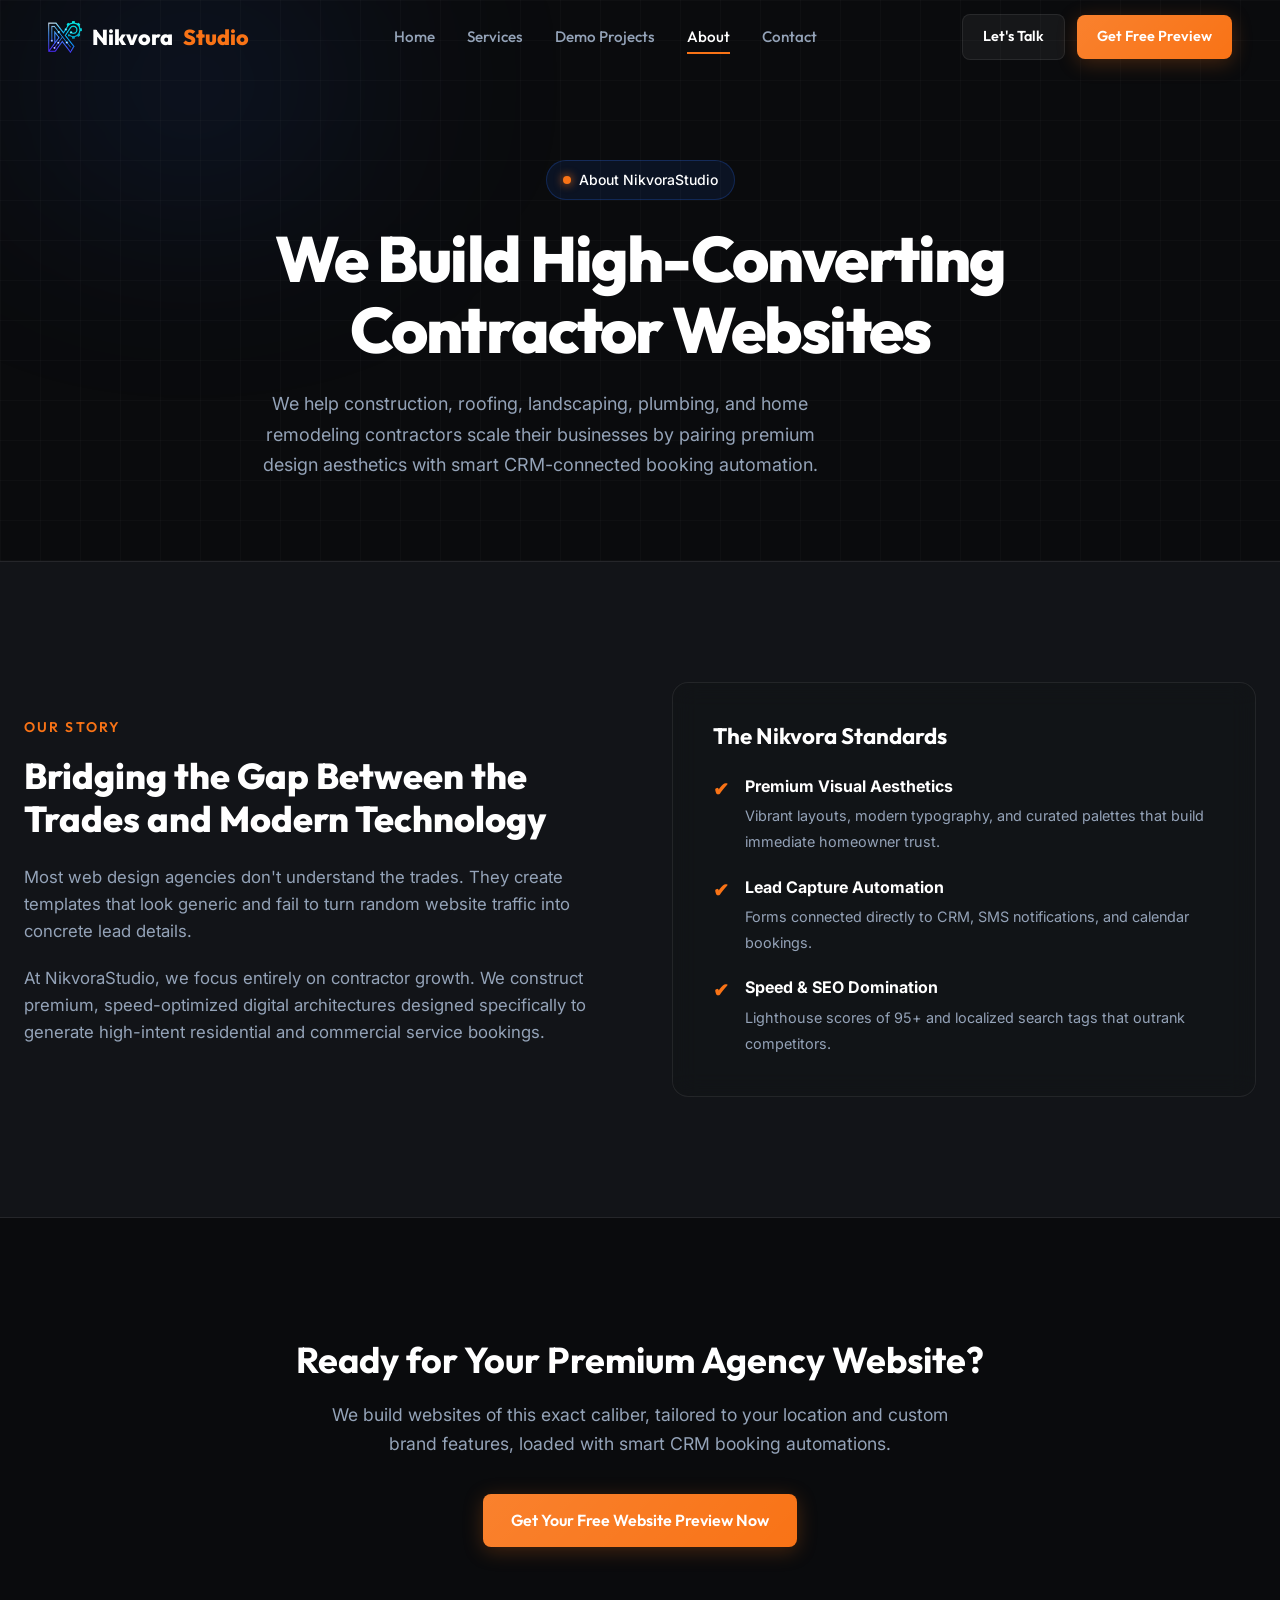
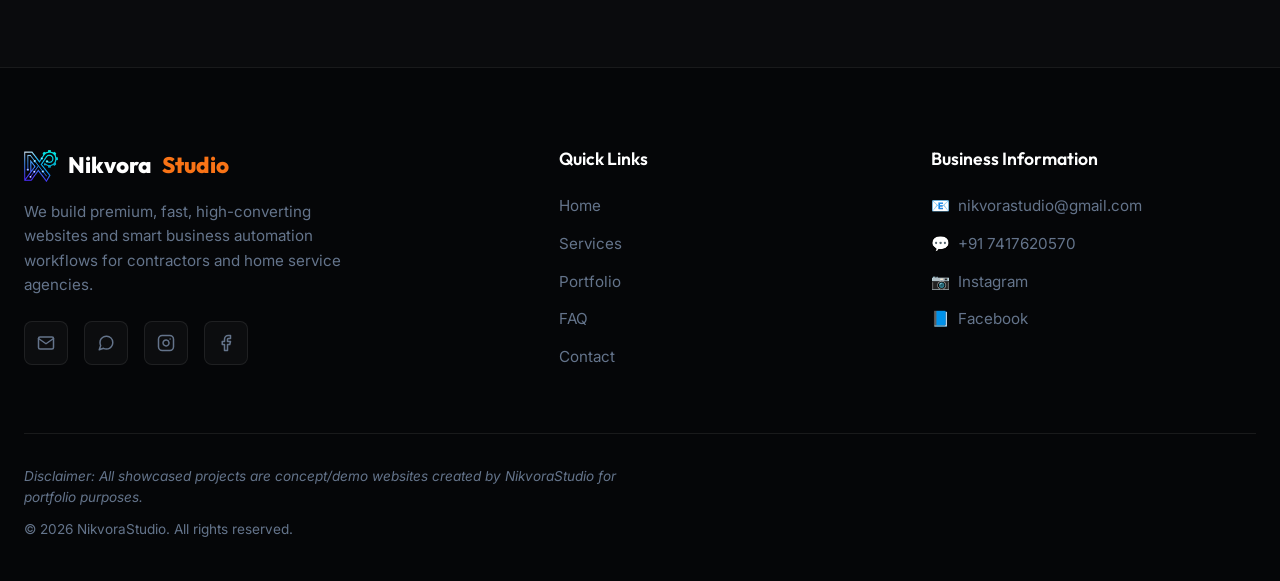
==== about.html @ 8a3927a9 "first commit" ====
<!DOCTYPE html>
<html lang="en">
<head>
  <meta charset="UTF-8">
  <meta name="viewport" content="width=device-width, initial-scale=1.0">
  <title>About Us | Web Design & AI Automation - NikvoraStudio</title>
  
  <!-- SEO Meta Tags -->
  <meta name="description" content="Learn about NikvoraStudio, a premium digital agency building high-converting websites and smart AI business automation for construction and home service contractors.">
  <link rel="canonical" href="https://nikvorastudio.com/about.html">
  
  <!-- Open Graph -->
  <meta property="og:type" content="website">
  <meta property="og:url" content="https://nikvorastudio.com/about.html">
  <meta property="og:title" content="About Us | Web Design & AI Automation - NikvoraStudio">
  <meta property="og:description" content="Learn about NikvoraStudio, a premium digital agency building high-converting websites and smart AI business automation for construction and home service contractors.">
  <meta property="og:image" content="assets/images/stonebridge_mockup.png">

  <!-- Twitter -->
  <meta property="twitter:card" content="summary_large_image">
  <meta property="twitter:url" content="https://nikvorastudio.com/about.html">
  <meta property="twitter:title" content="About Us | Web Design & AI Automation - NikvoraStudio">
  <meta property="twitter:description" content="Learn about NikvoraStudio, a premium digital agency building high-converting websites and smart AI business automation for construction and home service contractors.">
  <meta property="twitter:image" content="assets/images/stonebridge_mockup.png">

  <!-- Favicon -->
  <link rel="icon" href="assets/icons/favicon.png" type="image/png">
  <link rel="manifest" href="manifest.json">
  <meta name="theme-color" content="#0a0b0d">

  <!-- Security Headers -->
  <meta http-equiv="X-Content-Type-Options" content="nosniff">
  <meta http-equiv="X-Frame-Options" content="DENY">
  <meta name="referrer" content="strict-origin-when-cross-origin">
  <meta http-equiv="Permissions-Policy" content="camera=(), microphone=(), geolocation=()">

  <!-- Stylesheets -->
  <link rel="stylesheet" href="css/style.css?v=1.2">
  <link rel="stylesheet" href="css/animations.css">
</head>
<body>

  <!-- Skip Navigation (Accessibility) -->
  <a href="#main-content" class="skip-link">Skip to main content</a>

  <!-- Navigation Header -->
  <header>
    <div class="nav-container">
      <a href="index.html" class="logo" aria-label="NikvoraStudio Home">
        <img src="assets/images/logo_icon.png?v=1.1" alt="NikvoraStudio Logo" class="logo-img">
        Nikvora<span>Studio</span>
      </a>
      
      <nav aria-label="Main Navigation">
        <ul class="nav-menu">
          <li><a href="index.html" class="nav-link">Home</a></li>
          <li><a href="services.html" class="nav-link">Services</a></li>
          <li><a href="projects.html" class="nav-link">Demo Projects</a></li>
          <li><a href="about.html" class="nav-link active">About</a></li>
          <li><a href="contact.html" class="nav-link">Contact</a></li>
        </ul>
      </nav>

      <div class="nav-cta">
        <a href="https://wa.me/917417620570" target="_blank" rel="noopener noreferrer" class="btn btn-secondary" style="padding: 10px 20px; font-size: 0.9rem; margin-right: 12px;">Let's Talk</a>
        <a href="contact.html" class="btn btn-primary" style="padding: 10px 20px; font-size: 0.9rem;">Get Free Preview</a>
      </div>

      <button class="menu-toggle" aria-label="Toggle Mobile Menu" aria-expanded="false">
        <span></span>
        <span></span>
        <span></span>
      </button>
    </div>
  </header>

  <!-- Mobile Drawer Menu -->
  <div class="mobile-nav" aria-label="Mobile Navigation">
    <ul class="nav-menu-mobile">
      <li><a href="index.html" class="nav-link">Home</a></li>
      <li><a href="services.html" class="nav-link">Services</a></li>
      <li><a href="projects.html" class="nav-link">Demo Projects</a></li>
      <li><a href="about.html" class="nav-link active">About</a></li>
      <li><a href="contact.html" class="nav-link">Contact</a></li>
    </ul>
    <a href="https://wa.me/917417620570" target="_blank" rel="noopener noreferrer" class="btn btn-secondary" style="width: 100%; margin-bottom: 12px;">Let's Talk</a>
    <a href="contact.html" class="btn btn-primary" style="width: 100%;">Get Free Preview</a>
  </div>

  <!-- About Hero Section -->
  <main id="main-content">
  <section class="hero" style="min-height: auto; padding: 160px 0 80px 0;">
    <div class="animated-bg-grid" aria-hidden="true"></div>
    <div class="hero-gradient" aria-hidden="true"></div>
    <div class="container">
      <div style="max-width: 800px; margin: 0 auto; text-align: center;" class="reveal-on-scroll">
        <div class="hero-badge">
          <span></span> About NikvoraStudio
        </div>
        <h1 class="hero-title">We Build High-Converting Contractor Websites</h1>
        <p class="hero-desc" style="margin-bottom: 0;">
          We help construction, roofing, landscaping, plumbing, and home remodeling contractors scale their businesses by pairing premium design aesthetics with smart CRM-connected booking automation.
        </p>
      </div>
    </div>
  </section>

  <!-- Core Story Section -->
  <section class="section section-alt">
    <div class="container">
      <div class="grid-2" style="align-items: center; gap: 64px;">
        <div class="reveal-on-scroll">
          <span class="section-tag" style="margin-bottom: 16px; display: inline-block;">Our Story</span>
          <h2 style="font-size: 2.25rem; margin-bottom: 24px; font-weight: 800; line-height: 1.2;">Bridging the Gap Between the Trades and Modern Technology</h2>
          <p style="margin-bottom: 20px; font-size: 1.05rem; color: var(--text-body);">
            Most web design agencies don't understand the trades. They create templates that look generic and fail to turn random website traffic into concrete lead details. 
          </p>
          <p style="margin-bottom: 20px; font-size: 1.05rem; color: var(--text-body);">
            At NikvoraStudio, we focus entirely on contractor growth. We construct premium, speed-optimized digital architectures designed specifically to generate high-intent residential and commercial service bookings.
          </p>
        </div>
        <div class="reveal-on-scroll reveal-delay-200">
          <div class="glow-card glow-blue" style="padding: 40px; background: rgba(var(--bg-surface-raw), 0.45); border-radius: var(--border-radius-md); border: 1px solid var(--border-color); backdrop-filter: blur(12px);">
            <h3 style="font-size: 1.4rem; margin-bottom: 24px; font-weight: 700; color: var(--text-white);">The Nikvora Standards</h3>
            <ul style="list-style: none; display: flex; flex-direction: column; gap: 20px;">
              <li style="display: flex; gap: 16px; align-items: flex-start;">
                <span style="color: var(--accent-orange); font-weight: 800; font-size: 1.2rem;">✔</span>
                <div>
                  <strong style="color: var(--text-white); display: block; margin-bottom: 4px;">Premium Visual Aesthetics</strong>
                  <span style="font-size: 0.9rem; color: var(--text-body);">Vibrant layouts, modern typography, and curated palettes that build immediate homeowner trust.</span>
                </div>
              </li>
              <li style="display: flex; gap: 16px; align-items: flex-start;">
                <span style="color: var(--accent-orange); font-weight: 800; font-size: 1.2rem;">✔</span>
                <div>
                  <strong style="color: var(--text-white); display: block; margin-bottom: 4px;">Lead Capture Automation</strong>
                  <span style="font-size: 0.9rem; color: var(--text-body);">Forms connected directly to CRM, SMS notifications, and calendar bookings.</span>
                </div>
              </li>
              <li style="display: flex; gap: 16px; align-items: flex-start;">
                <span style="color: var(--accent-orange); font-weight: 800; font-size: 1.2rem;">✔</span>
                <div>
                  <strong style="color: var(--text-white); display: block; margin-bottom: 4px;">Speed &amp; SEO Domination</strong>
                  <span style="font-size: 0.9rem; color: var(--text-body);">Lighthouse scores of 95+ and localized search tags that outrank competitors.</span>
                </div>
              </li>
            </ul>
          </div>
        </div>
      </div>
    </div>
  </section>

  <!-- Interactive Call to Action -->
  <section class="section" style="text-align: center;">
    <div class="container reveal-on-scroll">
      <h2 style="font-size: 2.25rem; margin-bottom: 20px;">Ready for Your Premium Agency Website?</h2>
      <p style="font-size: 1.1rem; max-width: 650px; margin: 0 auto 36px auto; color: var(--text-body);">
        We build websites of this exact caliber, tailored to your location and custom brand features, loaded with smart CRM booking automations.
      </p>
      <a href="contact.html" class="btn btn-primary">Get Your Free Website Preview Now</a>
    </div>
  </section>

  <!-- Footer -->
  <footer>
    <div class="container">
      <div class="footer-grid">
        <div class="footer-brand">
          <a href="index.html" class="logo" aria-label="NikvoraStudio Home" style="font-size: 1.4rem;">
            <img src="assets/images/logo_icon.png?v=1.1" alt="NikvoraStudio Logo" class="logo-img" style="height: 32px;">
            Nikvora<span>Studio</span>
          </a>
          <p>We build premium, fast, high-converting websites and smart business automation workflows for contractors and home service agencies.</p>
          
          <div class="social-icons-row" style="margin-top: 24px;">
            <a href="mailto:nikvorastudio@gmail.com" class="social-btn" target="_blank" rel="noopener noreferrer" aria-label="Send Email">
              <svg viewBox="0 0 24 24" fill="none" stroke="currentColor" stroke-width="2" stroke-linecap="round" stroke-linejoin="round"><path d="M4 4h16c1.1 0 2 .9 2 2v12c0 1.1-.9 2-2 2H4c-1.1 0-2-.9-2-2V6c0-1.1.9-2 2-2z"></path><polyline points="22,6 12,13 2,6"></polyline></svg>
            </a>
            <a href="https://wa.me/917417620570" class="social-btn" target="_blank" rel="noopener noreferrer" aria-label="Chat on WhatsApp">
              <svg viewBox="0 0 24 24" fill="none" stroke="currentColor" stroke-width="2" stroke-linecap="round" stroke-linejoin="round"><path d="M21 11.5a8.38 8.38 0 0 1-.9 3.8 8.5 8.5 0 0 1-7.6 4.7 8.38 8.38 0 0 1-3.8-.9L3 21l1.9-5.7a8.38 8.38 0 0 1-.9-3.8 8.5 8.5 0 0 1 4.7-7.6 8.38 8.38 0 0 1 3.8-.9h.5a8.48 8.48 0 0 1 8 8v.5z"></path></svg>
            </a>
            <a href="https://www.instagram.com/nikvorastudio?igsh=MWVzdHZkODl2YmxhbA==" class="social-btn" target="_blank" rel="noopener noreferrer" aria-label="Follow on Instagram">
              <svg viewBox="0 0 24 24" fill="none" stroke="currentColor" stroke-width="2" stroke-linecap="round" stroke-linejoin="round"><rect x="2" y="2" width="20" height="20" rx="5" ry="5"></rect><path d="M16 11.37A4 4 0 1 1 12.63 8 4 4 0 0 1 16 11.37z"></path><line x1="17.5" y1="6.5" x2="17.51" y2="6.5"></line></svg>
            </a>
            <a href="https://www.facebook.com/share/192GJzBJwP/" class="social-btn" target="_blank" rel="noopener noreferrer" aria-label="Visit Facebook">
              <svg viewBox="0 0 24 24" fill="none" stroke="currentColor" stroke-width="2" stroke-linecap="round" stroke-linejoin="round"><path d="M18 2h-3a5 5 0 0 0-5 5v3H7v4h3v8h4v-8h3l1-4h-4V7a1 1 0 0 1 1-1h3z"></path></svg>
            </a>
          </div>
        </div>

        <div class="footer-nav">
          <h4>Quick Links</h4>
          <ul>
            <li><a href="index.html">Home</a></li>
            <li><a href="services.html">Services</a></li>
            <li><a href="projects.html">Portfolio</a></li>
            <li><a href="services.html#faq">FAQ</a></li>
            <li><a href="contact.html">Contact</a></li>
          </ul>
        </div>

        <div class="footer-nav">
          <h4>Business Information</h4>
          <ul>
            <li><a href="mailto:nikvorastudio@gmail.com"><span style="margin-right: 8px;">📧</span>nikvorastudio@gmail.com</a></li>
            <li><a href="https://wa.me/917417620570" target="_blank" rel="noopener noreferrer"><span style="margin-right: 8px;">💬</span>+91 7417620570</a></li>
            <li><a href="https://www.instagram.com/nikvorastudio?igsh=MWVzdHZkODl2YmxhbA==" target="_blank" rel="noopener noreferrer"><span style="margin-right: 8px;">📷</span>Instagram</a></li>
            <li><a href="https://www.facebook.com/share/192GJzBJwP/" target="_blank" rel="noopener noreferrer"><span style="margin-right: 8px;">📘</span>Facebook</a></li>
          </ul>
        </div>
      </div>

      <div class="footer-bottom">
        <div>
          <p class="footer-disclaimer">Disclaimer: All showcased projects are concept/demo websites created by NikvoraStudio for portfolio purposes.</p>
          <p style="margin-top: 12px;">&copy; 2026 NikvoraStudio. All rights reserved.</p>
        </div>
      </div>
    </div>
  </footer>
  </main>

  <!-- Scripts -->
  <script src="js/main.js"></script>
</body>
</html>
---- css/style.css ----
/*
 * NikvoraStudio Global Stylesheet
 * Premium, Modern, and High-Converting Agency Style
 */

@import url('https://fonts.googleapis.com/css2?family=Inter:wght@300;400;500;600;700&family=Outfit:wght@400;500;600;700;800&display=swap');

/* --- Design Tokens / Variables --- */
:root {
  --font-heading: 'Outfit', sans-serif;
  --font-body: 'Inter', sans-serif;

  /* Colors */
  --bg-dark-raw: 10, 11, 13; /* rgb equivalent for #0a0b0d */
  --bg-dark: rgb(var(--bg-dark-raw));
  --bg-surface-raw: 18, 20, 24; /* #121418 */
  --bg-surface: rgb(var(--bg-surface-raw));
  --bg-surface-hover: rgb(26, 29, 35);
  
  --text-white: #ffffff;
  --text-light: #f3f4f6;
  --text-body: #94a3b8;
  --text-muted: #64748b;
  
  --accent-blue-raw: 37, 99, 235; /* #2563eb */
  --accent-blue: rgb(var(--accent-blue-raw));
  --accent-blue-glow: rgba(var(--accent-blue-raw), 0.15);
  
  --accent-orange-raw: 249, 115, 22; /* #f97316 */
  --accent-orange: rgb(var(--accent-orange-raw));
  --accent-orange-hover: #ea580c;
  --accent-orange-glow: rgba(var(--accent-orange-raw), 0.25);
  
  --border-color: rgba(255, 255, 255, 0.08);
  --border-focus: rgba(37, 99, 235, 0.4);
  
  /* Layout & Spacing */
  --container-width: 1280px;
  --header-height: 75px;
  --header-height-shrink: 75px;
  --border-radius-sm: 8px;
  --border-radius-md: 16px;
  --border-radius-lg: 24px;
  --transition-smooth: all 0.3s cubic-bezier(0.4, 0, 0.2, 1);
  --transition-elastic: all 0.5s cubic-bezier(0.175, 0.885, 0.32, 1.275);
}

/* --- Base & Resets --- */
*, *::before, *::after {
  box-sizing: border-box;
  margin: 0;
  padding: 0;
}

html {
  scroll-behavior: smooth;
  font-size: 16px;
  -webkit-font-smoothing: antialiased;
}

body {
  background-color: var(--bg-dark);
  color: var(--text-body);
  font-family: var(--font-body);
  line-height: 1.6;
  overflow-x: hidden;
}

/* Prevent scrolling when mobile menu is open */
body.no-scroll {
  overflow: hidden;
}

/* Custom Scrollbar */
::-webkit-scrollbar {
  width: 10px;
}
::-webkit-scrollbar-track {
  background: var(--bg-dark);
}
::-webkit-scrollbar-thumb {
  background: rgba(255, 255, 255, 0.1);
  border-radius: 5px;
  border: 2px solid var(--bg-dark);
}
::-webkit-scrollbar-thumb:hover {
  background: var(--accent-orange);
}

/* --- Typography --- */
h1, h2, h3, h4, h5, h6 {
  font-family: var(--font-heading);
  color: var(--text-white);
  font-weight: 700;
  line-height: 1.2;
}

p {
  color: var(--text-body);
}

a {
  color: inherit;
  text-decoration: none;
  transition: var(--transition-smooth);
}

/* --- Layout Components --- */
.container {
  width: 100%;
  max-width: var(--container-width);
  margin: 0 auto;
  padding: 0 24px;
}

@media (max-width: 480px) {
  .container {
    padding: 0 16px;
  }
}

.section {
  padding: 120px 0;
  position: relative;
}

@media (max-width: 767px) {
  .section {
    padding: 72px 0;
  }
}

@media (max-width: 480px) {
  .section {
    padding: 56px 0;
  }
}

.section-alt {
  background-color: var(--bg-surface);
  border-top: 1px solid var(--border-color);
  border-bottom: 1px solid var(--border-color);
}

.section-header {
  max-width: 700px;
  margin: 0 auto 64px auto;
  text-align: center;
}

@media (max-width: 767px) {
  .section-header {
    margin-bottom: 40px;
  }
}

.section-tag {
  display: inline-block;
  font-family: var(--font-heading);
  font-size: 0.875rem;
  font-weight: 600;
  text-transform: uppercase;
  letter-spacing: 0.15em;
  color: var(--accent-orange);
  margin-bottom: 16px;
}

.section-title {
  font-size: 2.5rem;
  font-weight: 800;
  margin-bottom: 20px;
  letter-spacing: -0.02em;
}

@media (max-width: 480px) {
  .section-title {
    font-size: 1.75rem;
  }
}

@media (min-width: 768px) {
  .section-title {
    font-size: 3rem;
  }
}

.section-subtitle {
  font-size: 1.125rem;
  color: var(--text-muted);
}

/* Grid Layouts */
.grid-2 {
  display: grid;
  grid-template-columns: 1fr;
  gap: 40px;
}

.grid-3 {
  display: grid;
  grid-template-columns: 1fr;
  gap: 32px;
}

@media (min-width: 768px) {
  .grid-2 {
    grid-template-columns: repeat(2, 1fr);
  }
  .grid-3 {
    grid-template-columns: repeat(2, 1fr);
  }
}

@media (min-width: 1024px) {
  .grid-3 {
    grid-template-columns: repeat(3, 1fr);
  }
}

/* --- Buttons --- */
.btn-group {
  display: flex;
  flex-wrap: wrap;
  gap: 16px;
}

@media (max-width: 480px) {
  .btn-group {
    flex-direction: column;
    gap: 12px;
  }
  .btn-group .btn {
    width: 100%;
    text-align: center;
  }
}

.btn {
  display: inline-flex;
  align-items: center;
  justify-content: center;
  padding: 14px 28px;
  border-radius: var(--border-radius-sm);
  font-family: var(--font-heading);
  font-size: 1rem;
  font-weight: 600;
  cursor: pointer;
  transition: var(--transition-smooth);
  position: relative;
  overflow: hidden;
  z-index: 1;
}

.btn-primary {
  background-color: var(--accent-orange);
  color: var(--text-white);
  border: none;
  box-shadow: 0 4px 20px var(--accent-orange-glow);
}

.btn-primary::before {
  content: '';
  position: absolute;
  top: 0;
  left: 0;
  width: 100%;
  height: 100%;
  background: linear-gradient(135deg, rgba(255,255,255,0.1), rgba(255,255,255,0));
  z-index: -1;
  transition: var(--transition-smooth);
}

.btn-primary:hover {
  background-color: var(--accent-orange-hover);
  transform: translateY(-2px);
  box-shadow: 0 6px 24px rgba(var(--accent-orange-raw), 0.4);
}

.btn-secondary {
  background-color: rgba(255, 255, 255, 0.05);
  color: var(--text-white);
  border: 1px solid var(--border-color);
}

.btn-secondary:hover {
  background-color: rgba(255, 255, 255, 0.1);
  border-color: var(--text-white);
  transform: translateY(-2px);
}

.btn-text {
  padding: 10px 0;
  color: var(--text-white);
  font-weight: 600;
  display: inline-flex;
  align-items: center;
  gap: 8px;
  background: none;
  border: none;
}

.btn-text::after {
  content: '→';
  transition: var(--transition-smooth);
}

.btn-text:hover::after {
  transform: translateX(6px);
}

/* --- Header / Navigation --- */
header {
  position: fixed;
  top: 0;
  left: 0;
  width: 100%;
  height: var(--header-height);
  z-index: 1100;
  transition: var(--transition-smooth);
  border-bottom: 1px solid transparent;
}

header.scrolled {
  height: var(--header-height-shrink);
  background-color: rgba(var(--bg-dark-raw), 0.85);
  backdrop-filter: blur(16px);
  -webkit-backdrop-filter: blur(16px);
  border-bottom: 1px solid var(--border-color);
  box-shadow: 0 10px 30px rgba(0, 0, 0, 0.3);
}

.nav-container {
  display: flex;
  align-items: center;
  justify-content: space-between;
  height: 100%;
  max-width: var(--container-width);
  margin: 0 auto;
  padding: 0 20px;
}

@media (min-width: 768px) {
  .nav-container {
    padding: 0 32px;
  }
}

@media (min-width: 1024px) {
  .nav-container {
    padding: 0 48px;
  }
}

.logo {
  display: flex;
  align-items: center;
  gap: 10px;
  font-family: var(--font-heading);
  font-size: 1.35rem;
  font-weight: 800;
  color: var(--text-white);
  height: 100%;
}

.logo span {
  color: var(--accent-orange);
}

.logo-img {
  height: 28px;
  width: auto;
  object-fit: contain;
  display: block;
}

@media (min-width: 1024px) {
  .logo-img {
    height: 32px;
  }
}

.logo-icon {
  display: none;
}

.nav-menu {
  display: none;
  list-style: none;
  align-items: center;
  gap: 32px;
}

.nav-link {
  font-family: var(--font-heading);
  font-size: 0.95rem;
  font-weight: 500;
  color: var(--text-body);
  position: relative;
  padding: 8px 0;
}

.nav-link:hover, .nav-link.active {
  color: var(--text-white);
}

.nav-link::after {
  content: '';
  position: absolute;
  bottom: 0;
  left: 0;
  width: 0;
  height: 2px;
  background-color: var(--accent-orange);
  transition: var(--transition-smooth);
}

.nav-link:hover::after, .nav-link.active::after {
  width: 100%;
}

.nav-cta {
  display: none !important;
}

@media (min-width: 992px) {
  .nav-menu {
    display: flex;
  }
  .nav-cta {
    display: flex !important;
    align-items: center;
  }
}

/* Burger Menu Toggle */
.menu-toggle {
  display: flex;
  flex-direction: column;
  justify-content: center;
  align-items: center;
  gap: 5px;
  width: 44px;
  height: 44px;
  min-width: 44px;
  min-height: 44px;
  background: transparent;
  border: none;
  cursor: pointer;
  z-index: 1100;
  padding: 10px;
  -webkit-tap-highlight-color: transparent;
  touch-action: manipulation;
  position: relative;
  flex-shrink: 0;
}

.menu-toggle span {
  width: 24px;
  height: 2px;
  background-color: var(--text-white);
  transition: transform 0.3s cubic-bezier(0.4, 0, 0.2, 1),
              opacity 0.3s cubic-bezier(0.4, 0, 0.2, 1);
  display: block;
  flex-shrink: 0;
  transform-origin: center center;
}

@media (min-width: 992px) {
  .menu-toggle {
    display: none;
  }
}

/* Mobile Drawer */
.mobile-nav {
  position: fixed;
  top: 0;
  right: -100%;
  width: 100%;
  max-width: 320px;
  height: 100vh;
  background-color: var(--bg-surface);
  border-left: 1px solid var(--border-color);
  z-index: 1050;
  display: flex;
  flex-direction: column;
  padding: 100px 40px 40px 40px;
  transition: var(--transition-smooth);
  box-shadow: -10px 0 40px rgba(0, 0, 0, 0.5);
}

.mobile-nav.open {
  right: 0;
}

.mobile-nav .nav-menu-mobile {
  list-style: none;
  display: flex;
  flex-direction: column;
  gap: 24px;
  margin-bottom: 40px;
}

.mobile-nav .nav-link {
  font-size: 1.25rem;
}

/* Burger active animation */
.menu-toggle.active span:nth-child(1) {
  transform: translateY(7px) rotate(45deg);
}

.menu-toggle.active span:nth-child(2) {
  opacity: 0;
}

.menu-toggle.active span:nth-child(3) {
  transform: translateY(-7px) rotate(-45deg);
}

/* --- Hero Section --- */
.hero {
  min-height: 100vh;
  display: flex;
  align-items: center;
  padding-top: calc(var(--header-height) + 40px);
  position: relative;
  overflow: hidden;
}

.hero-mesh {
  position: absolute;
  top: 0;
  left: 0;
  width: 100%;
  height: 100%;
  background-image: url('../assets/images/hero_background.png');
  background-size: cover;
  background-position: center;
  opacity: 0.25;
  mix-blend-mode: screen;
  z-index: 1;
  pointer-events: none;
}

.hero-gradient {
  position: absolute;
  top: -10%;
  left: -10%;
  width: 50%;
  height: 50%;
  background: radial-gradient(circle, rgba(37, 99, 235, 0.15) 0%, rgba(0,0,0,0) 70%);
  filter: blur(100px);
  pointer-events: none;
}

.hero-gradient-2 {
  position: absolute;
  bottom: -10%;
  right: -10%;
  width: 60%;
  height: 60%;
  background: radial-gradient(circle, rgba(249, 115, 22, 0.08) 0%, rgba(0,0,0,0) 70%);
  filter: blur(120px);
  pointer-events: none;
}

.hero .container {
  position: relative;
  z-index: 2;
}

.hero-grid {
  display: grid;
  grid-template-columns: 1fr;
  gap: 48px;
  align-items: center;
}

@media (min-width: 1024px) {
  .hero-grid {
    grid-template-columns: 1.1fr 0.9fr;
  }
}

.hero-content {
  text-align: left;
}

.hero-badge {
  display: inline-flex;
  align-items: center;
  gap: 8px;
  background-color: rgba(37, 99, 235, 0.1);
  border: 1px solid rgba(37, 99, 235, 0.25);
  color: var(--text-white);
  padding: 8px 16px;
  border-radius: 100px;
  font-size: 0.875rem;
  font-weight: 500;
  margin-bottom: 24px;
}

.hero-badge span {
  width: 8px;
  height: 8px;
  background-color: var(--accent-orange);
  border-radius: 50%;
  box-shadow: 0 0 10px var(--accent-orange);
  display: inline-block;
  animation: pulse-orange 2s infinite;
}

.hero-title {
  font-size: 2.75rem;
  font-weight: 800;
  letter-spacing: -0.03em;
  margin-bottom: 24px;
  line-height: 1.1;
}

@media (max-width: 480px) {
  .hero-title {
    font-size: 2rem;
  }
}

@media (max-width: 360px) {
  .hero-title {
    font-size: 1.75rem;
  }
}

@media (min-width: 768px) {
  .hero-title {
    font-size: 4rem;
  }
}

.hero-title span {
  background: linear-gradient(135deg, var(--text-white) 30%, var(--text-muted));
  -webkit-background-clip: text;
  -webkit-text-fill-color: transparent;
}

.hero-title-highlight {
  display: inline;
  background: linear-gradient(90deg, #3b82f6, #f97316);
  -webkit-background-clip: text;
  -webkit-text-fill-color: transparent;
}

.hero-desc {
  font-size: 1.125rem;
  line-height: 1.7;
  color: var(--text-body);
  margin-bottom: 40px;
  max-width: 600px;
}

.hero-visual {
  position: relative;
  display: flex;
  justify-content: center;
  align-items: center;
}

.hero-card {
  position: relative;
  background: rgba(18, 20, 24, 0.4);
  border: 1px solid var(--border-color);
  backdrop-filter: blur(12px);
  -webkit-backdrop-filter: blur(12px);
  border-radius: var(--border-radius-lg);
  padding: 32px;
  width: 100%;
  max-width: 450px;
  box-shadow: 0 20px 50px rgba(0, 0, 0, 0.4);
}

.hero-card::before {
  content: '';
  position: absolute;
  inset: 0;
  border-radius: var(--border-radius-lg);
  padding: 1px;
  background: linear-gradient(135deg, rgba(255, 255, 255, 0.1) 0%, rgba(255,255,255,0) 50%, rgba(37,99,235,0.2) 100%);
  -webkit-mask: linear-gradient(#fff 0 0) content-box, linear-gradient(#fff 0 0);
  -webkit-mask-composite: xor;
  mask-composite: exclude;
  pointer-events: none;
}

.hero-stat-grid {
  display: grid;
  grid-template-columns: repeat(2, 1fr);
  gap: 24px;
}

@media (max-width: 360px) {
  .hero-stat-grid {
    gap: 12px;
  }
  .hero-stat-card {
    padding: 14px;
  }
  .hero-stat-num {
    font-size: 1.75rem;
  }
}

.hero-stat-card {
  background: rgba(255, 255, 255, 0.02);
  border: 1px solid rgba(255, 255, 255, 0.04);
  padding: 20px;
  border-radius: var(--border-radius-md);
  text-align: center;
  transition: var(--transition-smooth);
}

.hero-stat-card:hover {
  background: rgba(255, 255, 255, 0.05);
  border-color: rgba(37, 99, 235, 0.3);
  transform: translateY(-5px);
}

.hero-stat-num {
  font-size: 2.25rem;
  font-weight: 800;
  color: var(--text-white);
  margin-bottom: 4px;
  font-family: var(--font-heading);
}

.hero-stat-label {
  font-size: 0.85rem;
  color: var(--text-muted);
  text-transform: uppercase;
  letter-spacing: 0.05em;
}

/* --- Services Section --- */
.services-container {
  display: flex;
  flex-direction: column;
  gap: 64px;
}

.service-category-title {
  font-size: 1.75rem;
  font-weight: 700;
  margin-bottom: 32px;
  display: flex;
  align-items: center;
  gap: 12px;
  border-left: 4px solid var(--accent-blue);
  padding-left: 16px;
}

.service-category-title.ai-accent {
  border-left-color: var(--accent-orange);
}

.service-card {
  background-color: var(--bg-surface);
  border: 1px solid var(--border-color);
  padding: 40px;
  border-radius: var(--border-radius-md);
  transition: var(--transition-elastic);
  position: relative;
  overflow: hidden;
}

@media (max-width: 480px) {
  .service-card {
    padding: 24px;
  }
}

.service-card::before {
  content: '';
  position: absolute;
  top: 0;
  left: 0;
  width: 100%;
  height: 4px;
  background: linear-gradient(90deg, var(--accent-blue), transparent);
  transform: scaleX(0);
  transform-origin: left;
  transition: var(--transition-smooth);
}

.service-card.ai-card::before {
  background: linear-gradient(90deg, var(--accent-orange), transparent);
}

.service-card:hover {
  transform: translateY(-8px);
  border-color: rgba(255, 255, 255, 0.15);
  box-shadow: 0 15px 35px rgba(0, 0, 0, 0.3);
}

.service-card:hover::before {
  transform: scaleX(1);
}

.service-icon {
  width: 56px;
  height: 56px;
  background-color: rgba(37, 99, 235, 0.08);
  border-radius: var(--border-radius-sm);
  display: flex;
  align-items: center;
  justify-content: center;
  color: var(--accent-blue);
  margin-bottom: 24px;
  transition: var(--transition-smooth);
}

.service-card.ai-card .service-icon {
  background-color: rgba(249, 115, 22, 0.08);
  color: var(--accent-orange);
}

.service-card:hover .service-icon {
  transform: scale(1.1) rotate(5deg);
  background-color: var(--accent-blue);
  color: var(--text-white);
}

.service-card.ai-card:hover .service-icon {
  background-color: var(--accent-orange);
  color: var(--text-white);
}

.service-icon svg {
  width: 28px;
  height: 28px;
}

.service-card h3 {
  font-size: 1.35rem;
  margin-bottom: 16px;
}

.service-card p {
  font-size: 0.95rem;
  color: var(--text-body);
}

/* --- Why Choose Us Section --- */
.why-grid {
  align-items: center;
}

.why-list {
  display: flex;
  flex-direction: column;
  gap: 24px;
}

.why-item {
  display: flex;
  gap: 20px;
  background: var(--bg-surface);
  border: 1px solid var(--border-color);
  padding: 24px;
  border-radius: var(--border-radius-md);
  transition: var(--transition-smooth);
}

.why-item:hover {
  border-color: rgba(37, 99, 235, 0.3);
  background: var(--bg-surface-hover);
  transform: translateX(6px);
}

.why-icon {
  width: 48px;
  height: 48px;
  background: rgba(37, 99, 235, 0.1);
  border-radius: 50%;
  display: flex;
  align-items: center;
  justify-content: center;
  color: var(--accent-blue);
  flex-shrink: 0;
  transition: var(--transition-smooth);
}

.why-item:hover .why-icon {
  background: var(--accent-orange);
  color: var(--text-white);
}

.why-icon svg {
  width: 22px;
  height: 22px;
}

.why-item-content h3 {
  font-size: 1.15rem;
  margin-bottom: 8px;
}

.why-item-content p {
  font-size: 0.9rem;
  color: var(--text-body);
}

/* --- Live Portfolio Showcase --- */
.portfolio-header {
  text-align: center;
  max-width: 800px;
  margin: 0 auto 64px auto;
}

.project-featured {
  margin-bottom: 48px;
}

.project-featured-card {
  background: rgba(var(--bg-surface-raw), 0.45);
  border: 1px solid var(--border-color);
  border-radius: var(--border-radius-lg);
  overflow: hidden;
  display: grid;
  grid-template-columns: 1fr;
  backdrop-filter: blur(12px);
  -webkit-backdrop-filter: blur(12px);
  transition: var(--transition-elastic);
  position: relative;
  box-shadow: 0 20px 50px rgba(0, 0, 0, 0.4);
}

.project-featured-card::before {
  content: '';
  position: absolute;
  inset: 0;
  border-radius: var(--border-radius-lg);
  padding: 1px;
  background: linear-gradient(135deg, rgba(255, 255, 255, 0.1) 0%, rgba(255,255,255,0) 50%, rgba(37,99,235,0.2) 100%);
  -webkit-mask: linear-gradient(#fff 0 0) content-box, linear-gradient(#fff 0 0);
  -webkit-mask-composite: xor;
  mask-composite: exclude;
  pointer-events: none;
}

.project-featured-card:hover {
  transform: translateY(-8px);
  border-color: rgba(255, 255, 255, 0.15);
  box-shadow: 0 25px 55px rgba(0, 0, 0, 0.5), 0 0 35px rgba(var(--accent-blue-raw), 0.15);
}

@media (min-width: 1024px) {
  .project-featured-card {
    grid-template-columns: 1.25fr 0.75fr;
  }
}

.project-img-link {
  display: block;
  width: 100%;
  height: 100%;
  overflow: hidden;
  position: relative;
  aspect-ratio: 16 / 10;
  background-color: #0d0f12;
}

@media (min-width: 1024px) {
  .project-featured-card .project-img-link {
    height: 100%;
    aspect-ratio: auto;
  }
}

.project-img {
  width: 100%;
  height: 100%;
  object-fit: cover;
  display: block;
  transition: transform 0.8s cubic-bezier(0.165, 0.84, 0.44, 1);
}

.project-featured-card:hover .project-img,
.project-card:hover .project-img {
  transform: scale(1.06);
}

.project-featured-info {
  padding: 32px;
  display: flex;
  flex-direction: column;
  justify-content: center;
}

@media (min-width: 1024px) {
  .project-featured-info {
    padding: 48px;
  }
}

.projects-grid {
  display: grid;
  grid-template-columns: 1fr;
  gap: 32px;
}

@media (min-width: 768px) {
  .projects-grid {
    grid-template-columns: repeat(2, 1fr);
  }
}

.project-card {
  background: rgba(var(--bg-surface-raw), 0.45);
  border: 1px solid var(--border-color);
  border-radius: var(--border-radius-md);
  overflow: hidden;
  backdrop-filter: blur(12px);
  -webkit-backdrop-filter: blur(12px);
  transition: var(--transition-elastic);
  display: flex;
  flex-direction: column;
  position: relative;
  box-shadow: 0 15px 35px rgba(0, 0, 0, 0.25);
}

.project-card::before {
  content: '';
  position: absolute;
  inset: 0;
  border-radius: var(--border-radius-md);
  padding: 1px;
  background: linear-gradient(135deg, rgba(255, 255, 255, 0.08) 0%, rgba(255,255,255,0) 50%, rgba(249,115,22,0.1) 100%);
  -webkit-mask: linear-gradient(#fff 0 0) content-box, linear-gradient(#fff 0 0);
  -webkit-mask-composite: xor;
  mask-composite: exclude;
  pointer-events: none;
}

.project-card:hover {
  transform: translateY(-8px);
  border-color: rgba(255, 255, 255, 0.15);
  box-shadow: 0 20px 45px rgba(0, 0, 0, 0.4), 0 0 30px rgba(var(--accent-orange-raw), 0.08);
}

.project-info {
  padding: 32px;
  display: flex;
  flex-direction: column;
  flex-grow: 1;
}

@media (max-width: 480px) {
  .project-info {
    padding: 20px;
  }
}

.project-industry {
  display: none; /* Replaced by badge styling */
}

/* Industry Badge styling */
.industry-badge {
  display: inline-flex;
  align-items: center;
  padding: 6px 12px;
  border-radius: 4px;
  font-size: 0.75rem;
  font-weight: 700;
  text-transform: uppercase;
  letter-spacing: 0.05em;
  font-family: var(--font-heading);
  margin-bottom: 16px;
  width: fit-content;
}

.industry-badge.construction {
  background: rgba(37, 99, 235, 0.15);
  color: #60a5fa;
  border: 1px solid rgba(37, 99, 235, 0.3);
}

.industry-badge.roofing {
  background: rgba(249, 115, 22, 0.15);
  color: #fdba74;
  border: 1px solid rgba(249, 115, 22, 0.3);
}

.industry-badge.remodeling {
  background: rgba(168, 85, 247, 0.15);
  color: #d8b4fe;
  border: 1px solid rgba(168, 85, 247, 0.3);
}

.industry-badge.plumbing {
  background: rgba(20, 184, 166, 0.15);
  color: #5eead4;
  border: 1px solid rgba(20, 184, 166, 0.3);
}

.industry-badge.landscaping {
  background: rgba(34, 197, 94, 0.15);
  color: #86efac;
  border: 1px solid rgba(34, 197, 94, 0.3);
}

.industry-badge.realestate {
  background: rgba(239, 68, 68, 0.15);
  color: #fca5a5;
  border: 1px solid rgba(239, 68, 68, 0.3);
}

.tech-tags {
  display: flex;
  flex-wrap: wrap;
  gap: 8px;
  margin-bottom: 24px;
}

.tech-tag {
  font-size: 0.72rem;
  font-weight: 500;
  padding: 4px 10px;
  border-radius: 100px;
  background: rgba(255, 255, 255, 0.03);
  border: 1px solid var(--border-color);
  color: var(--text-body);
}

/* Dynamic Live Demo badge */
.live-demo-badge {
  position: absolute;
  top: 16px;
  right: 16px;
  display: inline-flex;
  align-items: center;
  gap: 6px;
  background: rgba(34, 197, 94, 0.2);
  color: #4ade80;
  font-size: 0.7rem;
  font-weight: 700;
  text-transform: uppercase;
  letter-spacing: 0.05em;
  padding: 6px 12px;
  border-radius: 100px;
  border: 1px solid rgba(34, 197, 94, 0.4);
  backdrop-filter: blur(4px);
  z-index: 10;
}

.live-demo-badge span {
  width: 6px;
  height: 6px;
  background-color: #22c55e;
  border-radius: 50%;
  box-shadow: 0 0 8px #22c55e;
  display: inline-block;
  animation: pulse-green 1.5s infinite;
}

@keyframes pulse-green {
  0% {
    box-shadow: 0 0 0 0 rgba(34, 197, 94, 0.7);
  }
  70% {
    box-shadow: 0 0 0 6px rgba(34, 197, 94, 0);
  }
  100% {
    box-shadow: 0 0 0 0 rgba(34, 197, 94, 0);
  }
}

/* Professional Placeholder for screenshots */
.placeholder-screenshot {
  width: 100%;
  aspect-ratio: 16 / 10;
  background: radial-gradient(circle at center, #16181d 0%, #0d0f12 100%);
  display: flex;
  flex-direction: column;
  align-items: center;
  justify-content: center;
  text-align: center;
  padding: 24px;
  color: var(--text-muted);
  font-family: var(--font-heading);
  position: relative;
  border-bottom: 1px solid var(--border-color);
}

.placeholder-screenshot svg {
  width: 44px;
  height: 44px;
  color: var(--accent-orange);
  margin-bottom: 14px;
  opacity: 0.65;
  animation: pulse-orange 2s infinite;
}

.placeholder-text {
  font-size: 1.05rem;
  font-weight: 600;
  color: var(--text-light);
  letter-spacing: -0.01em;
}

.placeholder-subtext {
  font-size: 0.8rem;
  margin-top: 6px;
  color: var(--text-muted);
}

/* --- Process Timeline Section --- */
.timeline {
  position: relative;
  max-width: 900px;
  margin: 0 auto;
  padding: 40px 0;
}

.timeline::before {
  content: '';
  position: absolute;
  top: 0;
  left: 32px;
  width: 2px;
  height: 100%;
  background: linear-gradient(180deg, var(--accent-blue), var(--accent-orange), transparent);
}

@media (min-width: 768px) {
  .timeline::before {
    left: 50%;
    transform: translateX(-50%);
  }
}

.timeline-item {
  position: relative;
  margin-bottom: 60px;
  padding-left: 70px;
}

.timeline-item:last-child {
  margin-bottom: 0;
}

@media (min-width: 768px) {
  .timeline-item {
    padding-left: 0;
    width: 50%;
    margin-bottom: 40px;
  }
  
  .timeline-item:nth-child(odd) {
    left: 0;
    padding-right: 48px;
    text-align: right;
  }
  
  .timeline-item:nth-child(even) {
    left: 50%;
    padding-left: 48px;
    text-align: left;
  }
}

.timeline-dot {
  position: absolute;
  top: 0;
  left: 20px;
  width: 26px;
  height: 26px;
  border-radius: 50%;
  background-color: var(--bg-dark);
  border: 4px solid var(--accent-blue);
  z-index: 10;
  display: flex;
  align-items: center;
  justify-content: center;
  box-shadow: 0 0 12px rgba(37, 99, 235, 0.4);
  transition: var(--transition-smooth);
}

.timeline-item:nth-child(even) .timeline-dot {
  border-color: var(--accent-orange);
  box-shadow: 0 0 12px rgba(249, 115, 22, 0.4);
}

@media (min-width: 768px) {
  .timeline-dot {
    left: auto;
    right: -13px;
  }
  
  .timeline-item:nth-child(even) .timeline-dot {
    left: -13px;
    right: auto;
  }
}

.timeline-item:hover .timeline-dot {
  transform: scale(1.2);
  background-color: var(--text-white);
}

.timeline-content {
  background: var(--bg-surface);
  border: 1px solid var(--border-color);
  padding: 32px;
  border-radius: var(--border-radius-md);
  transition: var(--transition-smooth);
}

@media (max-width: 480px) {
  .timeline-content {
    padding: 20px;
  }
}

.timeline-content:hover {
  border-color: rgba(255, 255, 255, 0.15);
  box-shadow: 0 10px 30px rgba(0, 0, 0, 0.2);
}

.timeline-num {
  font-family: var(--font-heading);
  font-size: 1.15rem;
  font-weight: 800;
  color: var(--accent-blue);
  margin-bottom: 8px;
  display: block;
}

.timeline-item:nth-child(even) .timeline-num {
  color: var(--accent-orange);
}

.timeline-content h3 {
  font-size: 1.3rem;
  margin-bottom: 12px;
}

.timeline-content p {
  font-size: 0.95rem;
  color: var(--text-body);
}

/* --- Testimonials Section --- */
.testimonial-card {
  background: var(--bg-surface);
  border: 1px solid var(--border-color);
  padding: 40px;
  border-radius: var(--border-radius-md);
  position: relative;
}

@media (max-width: 480px) {
  .testimonial-card {
    padding: 24px;
  }
}

.testimonial-rating {
  color: #fbbf24;
  display: flex;
  gap: 4px;
  margin-bottom: 20px;
}

.testimonial-text {
  font-size: 1.05rem;
  line-height: 1.7;
  color: var(--text-white);
  margin-bottom: 24px;
  font-style: italic;
}

.testimonial-author {
  display: flex;
  align-items: center;
  gap: 16px;
}

.testimonial-avatar {
  width: 48px;
  height: 48px;
  border-radius: 50%;
  background: linear-gradient(135deg, var(--accent-blue), var(--accent-orange));
  display: flex;
  align-items: center;
  justify-content: center;
  color: var(--text-white);
  font-weight: 700;
  font-family: var(--font-heading);
}

.testimonial-meta h4 {
  font-size: 1rem;
  font-weight: 600;
}

.testimonial-meta p {
  font-size: 0.85rem;
  color: var(--text-muted);
}

.testimonial-demo-tag {
  display: block;
  font-size: 0.75rem;
  color: var(--accent-orange);
  margin-top: 16px;
  font-weight: 600;
  text-transform: uppercase;
  letter-spacing: 0.05em;
  border-top: 1px solid rgba(255,255,255,0.05);
  padding-top: 12px;
}

/* --- Contact & Forms --- */
.contact-grid {
  display: grid;
  grid-template-columns: 1fr;
  gap: 48px;
}

@media (min-width: 1024px) {
  .contact-grid {
    grid-template-columns: 0.8fr 1.2fr;
  }
}

.contact-info {
  display: flex;
  flex-direction: column;
  gap: 32px;
}

.contact-card {
  background: var(--bg-surface);
  border: 1px solid var(--border-color);
  padding: 32px;
  border-radius: var(--border-radius-md);
}

.contact-card h3 {
  font-size: 1.5rem;
  margin-bottom: 24px;
}

.contact-channels {
  display: flex;
  flex-direction: column;
  gap: 20px;
}

.contact-channel-item {
  display: flex;
  align-items: center;
  gap: 16px;
  padding: 12px 16px;
  border-radius: var(--border-radius-sm);
  background: rgba(255, 255, 255, 0.02);
  border: 1px solid transparent;
  transition: var(--transition-smooth);
}

.contact-channel-item:hover {
  background: rgba(255, 255, 255, 0.05);
  border-color: var(--accent-blue);
  color: var(--text-white);
}

.contact-channel-icon {
  width: 40px;
  height: 40px;
  border-radius: var(--border-radius-sm);
  background: rgba(37, 99, 235, 0.1);
  color: var(--accent-blue);
  display: flex;
  align-items: center;
  justify-content: center;
  transition: var(--transition-smooth);
}

.contact-channel-item:hover .contact-channel-icon {
  background: var(--accent-orange);
  color: var(--text-white);
}

.contact-channel-icon svg {
  width: 20px;
  height: 20px;
}

.contact-channel-info span {
  display: block;
  font-size: 0.85rem;
  color: var(--text-muted);
}

.contact-channel-info p {
  font-size: 1rem;
  font-weight: 500;
}

.contact-form-wrapper {
  background: var(--bg-surface);
  border: 1px solid var(--border-color);
  padding: 48px;
  border-radius: var(--border-radius-lg);
  box-shadow: 0 20px 45px rgba(0, 0, 0, 0.25);
  position: relative;
}

@media (max-width: 767px) {
  .contact-form-wrapper {
    padding: 28px 20px;
    border-radius: var(--border-radius-md);
  }
}

.form-group {
  margin-bottom: 24px;
}

.form-row {
  display: grid;
  grid-template-columns: 1fr;
  gap: 24px;
}

@media (min-width: 768px) {
  .form-row {
    grid-template-columns: repeat(2, 1fr);
  }
}

.form-group label {
  display: block;
  font-family: var(--font-heading);
  font-size: 0.9rem;
  font-weight: 600;
  color: var(--text-white);
  margin-bottom: 8px;
}

.form-control {
  width: 100%;
  background-color: var(--bg-dark);
  border: 1px solid var(--border-color);
  border-radius: var(--border-radius-sm);
  padding: 14px 18px;
  color: var(--text-white);
  font-family: var(--font-body);
  font-size: 0.95rem;
  transition: var(--transition-smooth);
}

.form-control:focus {
  outline: none;
  border-color: var(--accent-blue);
  box-shadow: 0 0 0 3px var(--accent-blue-glow);
}

textarea.form-control {
  resize: vertical;
  min-height: 120px;
}

.form-submit-btn {
  width: 100%;
}

.form-success-message {
  display: none;
  text-align: center;
  padding: 40px 20px;
}

.form-success-icon {
  width: 64px;
  height: 64px;
  background-color: rgba(34, 197, 94, 0.1);
  color: #22c55e;
  border-radius: 50%;
  display: inline-flex;
  align-items: center;
  justify-content: center;
  margin-bottom: 24px;
}

.form-success-icon svg {
  width: 32px;
  height: 32px;
}

.form-success-message h3 {
  font-size: 1.75rem;
  margin-bottom: 12px;
}

/* --- Social Icons Grid --- */
.social-icons-row {
  display: flex;
  gap: 16px;
  margin-top: 16px;
}

.social-btn {
  width: 44px;
  height: 44px;
  border-radius: var(--border-radius-sm);
  background-color: rgba(255, 255, 255, 0.03);
  border: 1px solid var(--border-color);
  color: var(--text-muted);
  display: flex;
  align-items: center;
  justify-content: center;
  transition: var(--transition-smooth);
}

.social-btn:hover {
  background-color: var(--accent-orange);
  border-color: var(--accent-orange);
  color: var(--text-white);
  transform: translateY(-5px) scale(1.1);
  box-shadow: 0 0 20px rgba(var(--accent-orange-raw), 0.4);
}

.social-btn svg {
  width: 18px;
  height: 18px;
}

/* --- Glassmorphic Contact Cards Section --- */
.contact-method-grid {
  display: grid;
  grid-template-columns: 1fr;
  gap: 24px;
  margin-top: 40px;
}

@media (min-width: 640px) {
  .contact-method-grid {
    grid-template-columns: repeat(2, 1fr);
  }
}

@media (min-width: 1024px) {
  .contact-method-grid {
    grid-template-columns: repeat(4, 1fr);
  }
}

.contact-method-card {
  padding: 32px 24px;
  border-radius: var(--border-radius-md);
  text-align: center;
  display: flex;
  flex-direction: column;
  align-items: center;
  justify-content: space-between;
  gap: 16px;
  background: rgba(22, 24, 29, 0.45);
  border: 1px solid rgba(255, 255, 255, 0.06);
  backdrop-filter: blur(16px);
  -webkit-backdrop-filter: blur(16px);
  transition: var(--transition-elastic);
  position: relative;
  overflow: hidden;
  z-index: 1;
}

.contact-method-card::after {
  content: '';
  position: absolute;
  inset: -1px;
  background: linear-gradient(135deg, rgba(255, 255, 255, 0.1) 0%, rgba(255,255,255,0) 50%, rgba(var(--accent-orange-raw), 0.15) 100%);
  border-radius: inherit;
  z-index: -1;
  opacity: 0;
  transition: opacity 0.5s ease;
}

.contact-method-card:hover {
  transform: translateY(-8px) scale(1.02);
  border-color: rgba(var(--accent-orange-raw), 0.35);
  box-shadow: 0 15px 35px rgba(var(--accent-orange-raw), 0.15);
}

.contact-method-card:hover::after {
  opacity: 1;
}

.contact-method-icon {
  width: 56px;
  height: 56px;
  background: rgba(var(--accent-orange-raw), 0.1);
  color: var(--accent-orange);
  border-radius: 50%;
  display: flex;
  align-items: center;
  justify-content: center;
  transition: var(--transition-smooth);
}

.contact-method-card:hover .contact-method-icon {
  background: var(--accent-orange);
  color: var(--text-white);
  transform: scale(1.1) rotate(5deg);
  box-shadow: 0 0 20px rgba(var(--accent-orange-raw), 0.4);
}

.contact-method-icon svg {
  width: 24px;
  height: 24px;
}

.contact-method-title {
  font-size: 1.2rem;
  font-weight: 700;
  color: var(--text-white);
}

.contact-method-desc {
  font-size: 0.95rem;
  color: var(--text-body);
  margin-bottom: 8px;
  overflow-wrap: break-word;
  word-break: break-word;
}

.contact-method-btn {
  width: 100%;
  padding: 10px 16px;
  font-size: 0.9rem;
  font-weight: 600;
  border-radius: var(--border-radius-sm);
  background: rgba(255, 255, 255, 0.04);
  border: 1px solid var(--border-color);
  color: var(--text-white);
  transition: var(--transition-smooth);
  text-align: center;
  cursor: pointer;
}

.contact-method-card:hover .contact-method-btn {
  background: var(--accent-orange);
  border-color: var(--accent-orange);
  color: var(--text-white);
  box-shadow: 0 4px 12px rgba(var(--accent-orange-raw), 0.2);
}


/* --- Footer --- */
footer {
  background-color: #050608;
  border-top: 1px solid var(--border-color);
  padding: 80px 0 40px 0;
}

@media (max-width: 767px) {
  footer {
    padding: 56px 0 32px 0;
  }
}

.footer-grid {
  display: grid;
  grid-template-columns: 1fr;
  gap: 48px;
  margin-bottom: 64px;
}

@media (min-width: 768px) {
  .footer-grid {
    grid-template-columns: 1.5fr 1fr 1fr;
  }
}

.footer-brand .logo {
  height: auto;
}

.footer-brand p {
  margin-top: 16px;
  font-size: 0.95rem;
  color: var(--text-muted);
  max-width: 320px;
}

.footer-nav {
  display: flex;
  flex-direction: column;
  gap: 16px;
}

.footer-nav h4 {
  font-size: 1.1rem;
  font-weight: 600;
  margin-bottom: 8px;
}

.footer-nav ul {
  list-style: none;
  display: flex;
  flex-direction: column;
  gap: 12px;
}

.footer-nav ul a {
  font-size: 0.95rem;
  color: var(--text-muted);
}

.footer-nav ul a:hover {
  color: var(--text-white);
  padding-left: 4px;
}

.footer-bottom {
  border-top: 1px solid var(--border-color);
  padding-top: 32px;
  margin-top: 0;
  display: flex;
  flex-direction: column;
  gap: 12px;
  text-align: center;
}

@media (min-width: 768px) {
  .footer-bottom {
    text-align: left;
  }
}

.footer-bottom p {
  font-size: 0.85rem;
  color: var(--text-muted);
}

.footer-disclaimer {
  font-size: 0.8rem;
  color: var(--text-muted);
  font-style: italic;
  max-width: 600px;
  line-height: 1.5;
  margin-bottom: 4px;
}

/* Core animations fallback & utilities */
.reveal-on-scroll {
  opacity: 0;
  transform: translateY(30px);
  transition: opacity 0.8s cubic-bezier(0.165, 0.84, 0.44, 1), transform 0.8s cubic-bezier(0.165, 0.84, 0.44, 1);
}

.reveal-on-scroll.revealed {
  opacity: 1;
  transform: translateY(0);
}

/* --- Accessibility: Focus Visible States --- */
a:focus-visible,
button:focus-visible,
input:focus-visible,
textarea:focus-visible,
select:focus-visible {
  outline: 2px solid var(--accent-orange);
  outline-offset: 2px;
}

.btn:focus-visible {
  outline: 2px solid var(--accent-orange);
  outline-offset: 3px;
  box-shadow: 0 0 0 4px rgba(var(--accent-orange-raw), 0.25);
}

.nav-link:focus-visible {
  outline: 2px solid var(--accent-orange);
  outline-offset: 4px;
}

/* --- Skip Navigation Link (accessibility) --- */
.skip-link {
  position: absolute;
  top: -100%;
  left: 16px;
  background: var(--accent-orange);
  color: var(--text-white);
  padding: 12px 24px;
  border-radius: var(--border-radius-sm);
  font-weight: 600;
  z-index: 9999;
  transition: top 0.2s ease;
}

.skip-link:focus {
  top: 8px;
}

/* Keyframes */
@keyframes pulse-orange {
  0% {
    box-shadow: 0 0 0 0 rgba(249, 115, 22, 0.5);
  }
  70% {
    box-shadow: 0 0 0 8px rgba(249, 115, 22, 0);
  }
  100% {
    box-shadow: 0 0 0 0 rgba(249, 115, 22, 0);
  }
}

/* --- Reduce motion for accessibility --- */
@media (prefers-reduced-motion: reduce) {
  *, *::before, *::after {
    animation-duration: 0.01ms !important;
    animation-iteration-count: 1 !important;
    transition-duration: 0.01ms !important;
  }
  .reveal-on-scroll {
    opacity: 1;
    transform: none;
  }
}
---- css/animations.css ----
/*
 * NikvoraStudio Custom Animations
 * High-performance keyframes, hover triggers, and scroll reveal helpers
 */

/* --- Custom Scroll Reveal Delays --- */
.reveal-delay-100 { transition-delay: 0.1s; }
.reveal-delay-200 { transition-delay: 0.2s; }
.reveal-delay-300 { transition-delay: 0.3s; }
.reveal-delay-400 { transition-delay: 0.4s; }
.reveal-delay-500 { transition-delay: 0.5s; }

/* --- Grid Particles Moving Animation --- */
@keyframes grid-move {
  0% {
    background-position: 0 0;
  }
  100% {
    background-position: 40px 40px;
  }
}

.animated-bg-grid {
  position: absolute;
  inset: 0;
  background-image: 
    linear-gradient(rgba(255, 255, 255, 0.02) 1px, transparent 1px),
    linear-gradient(90deg, rgba(255, 255, 255, 0.02) 1px, transparent 1px);
  background-size: 40px 40px;
  animation: grid-move 20s linear infinite;
  pointer-events: none;
  z-index: 1;
}

/* --- Floating Animation --- */
@keyframes float {
  0% {
    transform: translateY(0px);
  }
  50% {
    transform: translateY(-10px);
  }
  100% {
    transform: translateY(0px);
  }
}

.float-element {
  animation: float 6s ease-in-out infinite;
}

.float-element-delayed {
  animation: float 6s ease-in-out infinite;
  animation-delay: 3s;
}

/* --- Pulse Glow Accent --- */
@keyframes blue-glow {
  0%, 100% {
    box-shadow: 0 0 15px rgba(37, 99, 235, 0.15);
  }
  50% {
    box-shadow: 0 0 25px rgba(37, 99, 235, 0.35);
  }
}

.glow-blue {
  animation: blue-glow 4s ease-in-out infinite;
}

/* --- CTA Shine Animation --- */
@keyframes shine {
  100% {
    left: 125%;
  }
}

.btn-primary::after {
  content: '';
  position: absolute;
  top: 0;
  left: -75%;
  width: 50%;
  height: 100%;
  background: linear-gradient(
    to right,
    rgba(255, 255, 255, 0) 0%,
    rgba(255, 255, 255, 0.3) 100%
  );
  transform: skewX(-25deg);
  transition: 0.75s;
  z-index: 2;
}

.btn-primary:hover::after {
  animation: shine 0.85s;
}

/* --- Modern Card Border Glow --- */
.glow-card {
  position: relative;
}

.glow-card::after {
  content: '';
  position: absolute;
  inset: -1px;
  background: linear-gradient(135deg, rgba(255, 255, 255, 0.1) 0%, rgba(255,255,255,0) 50%, rgba(37,99,235,0.15) 100%);
  border-radius: inherit;
  z-index: -1;
  opacity: 0;
  transition: opacity 0.5s ease;
}

.glow-card:hover::after {
  opacity: 1;
}

/* --- Glassmorphism Accent Panel --- */
.glass-panel {
  background: rgba(22, 24, 29, 0.6);
  border: 1px solid rgba(255, 255, 255, 0.08);
  backdrop-filter: blur(12px);
  -webkit-backdrop-filter: blur(12px);
}

/* --- Micro-Interactions for Social Links --- */
.social-btn svg {
  transition: transform 0.4s cubic-bezier(0.175, 0.885, 0.32, 1.275);
}

.social-btn:hover svg {
  transform: scale(1.2) rotate(8deg);
}

/* --- Timeline Progress Line Animation --- */
@keyframes timeline-draw {
  from {
    height: 0%;
  }
  to {
    height: 100%;
  }
}

.timeline-draw-active::before {
  animation: timeline-draw 2s ease-out forwards;
}

/* --- Loading Spinner --- */
@keyframes spin {
  to {
    transform: rotate(360deg);
  }
}

.spinner {
  width: 20px;
  height: 20px;
  border: 2px solid rgba(255, 255, 255, 0.1);
  border-top-color: var(--text-white);
  border-radius: 50%;
  animation: spin 0.6s linear infinite;
}
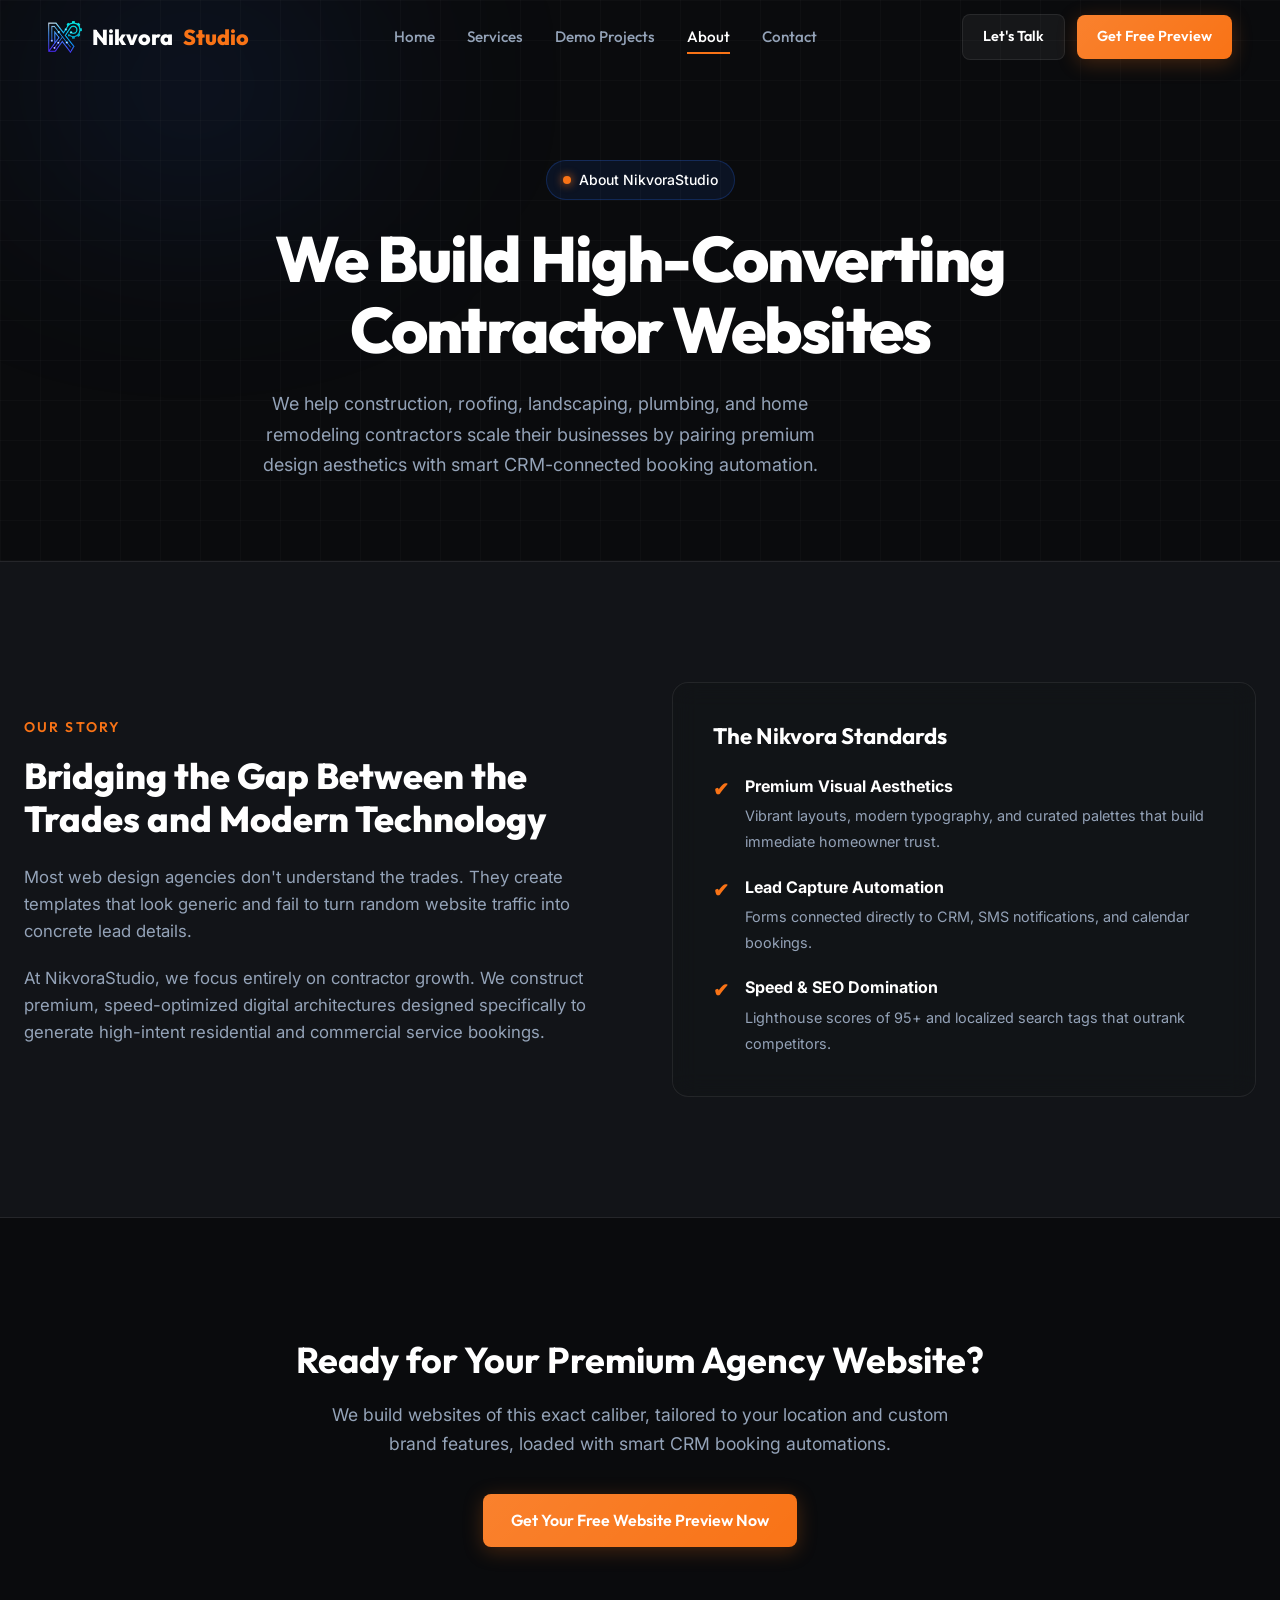
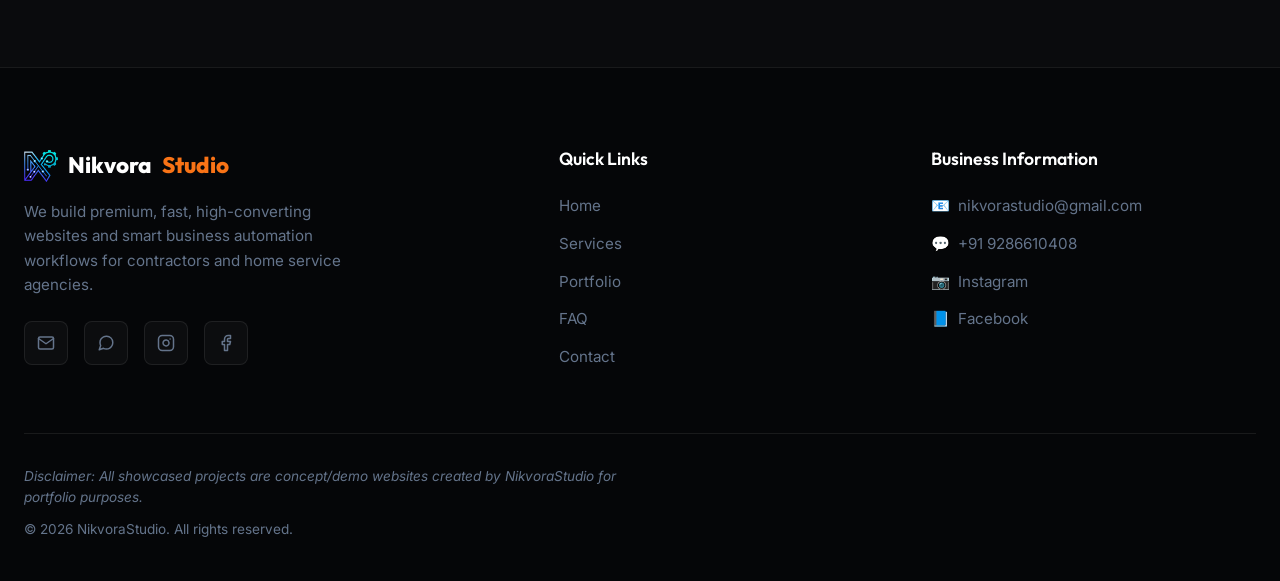
==== commit c544bc94: "Update WhatsApp contact number in footer" ====
--- a/about.html
+++ b/about.html
@@ -62,7 +62,7 @@
       </nav>
 
       <div class="nav-cta">
-        <a href="https://wa.me/917417620570" target="_blank" rel="noopener noreferrer" class="btn btn-secondary" style="padding: 10px 20px; font-size: 0.9rem; margin-right: 12px;">Let's Talk</a>
+        <a href="https://wa.me/919286610408" target="_blank" rel="noopener noreferrer" class="btn btn-secondary" style="padding: 10px 20px; font-size: 0.9rem; margin-right: 12px;">Let's Talk</a>
         <a href="contact.html" class="btn btn-primary" style="padding: 10px 20px; font-size: 0.9rem;">Get Free Preview</a>
       </div>
 
@@ -177,7 +177,7 @@
             <a href="mailto:nikvorastudio@gmail.com" class="social-btn" target="_blank" rel="noopener noreferrer" aria-label="Send Email">
               <svg viewBox="0 0 24 24" fill="none" stroke="currentColor" stroke-width="2" stroke-linecap="round" stroke-linejoin="round"><path d="M4 4h16c1.1 0 2 .9 2 2v12c0 1.1-.9 2-2 2H4c-1.1 0-2-.9-2-2V6c0-1.1.9-2 2-2z"></path><polyline points="22,6 12,13 2,6"></polyline></svg>
             </a>
-            <a href="https://wa.me/917417620570" class="social-btn" target="_blank" rel="noopener noreferrer" aria-label="Chat on WhatsApp">
+            <a href="https://wa.me/919286610408" class="social-btn" target="_blank" rel="noopener noreferrer" aria-label="Chat on WhatsApp">
               <svg viewBox="0 0 24 24" fill="none" stroke="currentColor" stroke-width="2" stroke-linecap="round" stroke-linejoin="round"><path d="M21 11.5a8.38 8.38 0 0 1-.9 3.8 8.5 8.5 0 0 1-7.6 4.7 8.38 8.38 0 0 1-3.8-.9L3 21l1.9-5.7a8.38 8.38 0 0 1-.9-3.8 8.5 8.5 0 0 1 4.7-7.6 8.38 8.38 0 0 1 3.8-.9h.5a8.48 8.48 0 0 1 8 8v.5z"></path></svg>
             </a>
             <a href="https://www.instagram.com/nikvorastudio?igsh=MWVzdHZkODl2YmxhbA==" class="social-btn" target="_blank" rel="noopener noreferrer" aria-label="Follow on Instagram">
@@ -204,7 +204,7 @@
           <h4>Business Information</h4>
           <ul>
             <li><a href="mailto:nikvorastudio@gmail.com"><span style="margin-right: 8px;">📧</span>nikvorastudio@gmail.com</a></li>
-            <li><a href="https://wa.me/917417620570" target="_blank" rel="noopener noreferrer"><span style="margin-right: 8px;">💬</span>+91 7417620570</a></li>
+            <li><a href="https://wa.me/919286610408" target="_blank" rel="noopener noreferrer"><span style="margin-right: 8px;">💬</span>+91 9286610408</a></li>
             <li><a href="https://www.instagram.com/nikvorastudio?igsh=MWVzdHZkODl2YmxhbA==" target="_blank" rel="noopener noreferrer"><span style="margin-right: 8px;">📷</span>Instagram</a></li>
             <li><a href="https://www.facebook.com/share/192GJzBJwP/" target="_blank" rel="noopener noreferrer"><span style="margin-right: 8px;">📘</span>Facebook</a></li>
           </ul>
